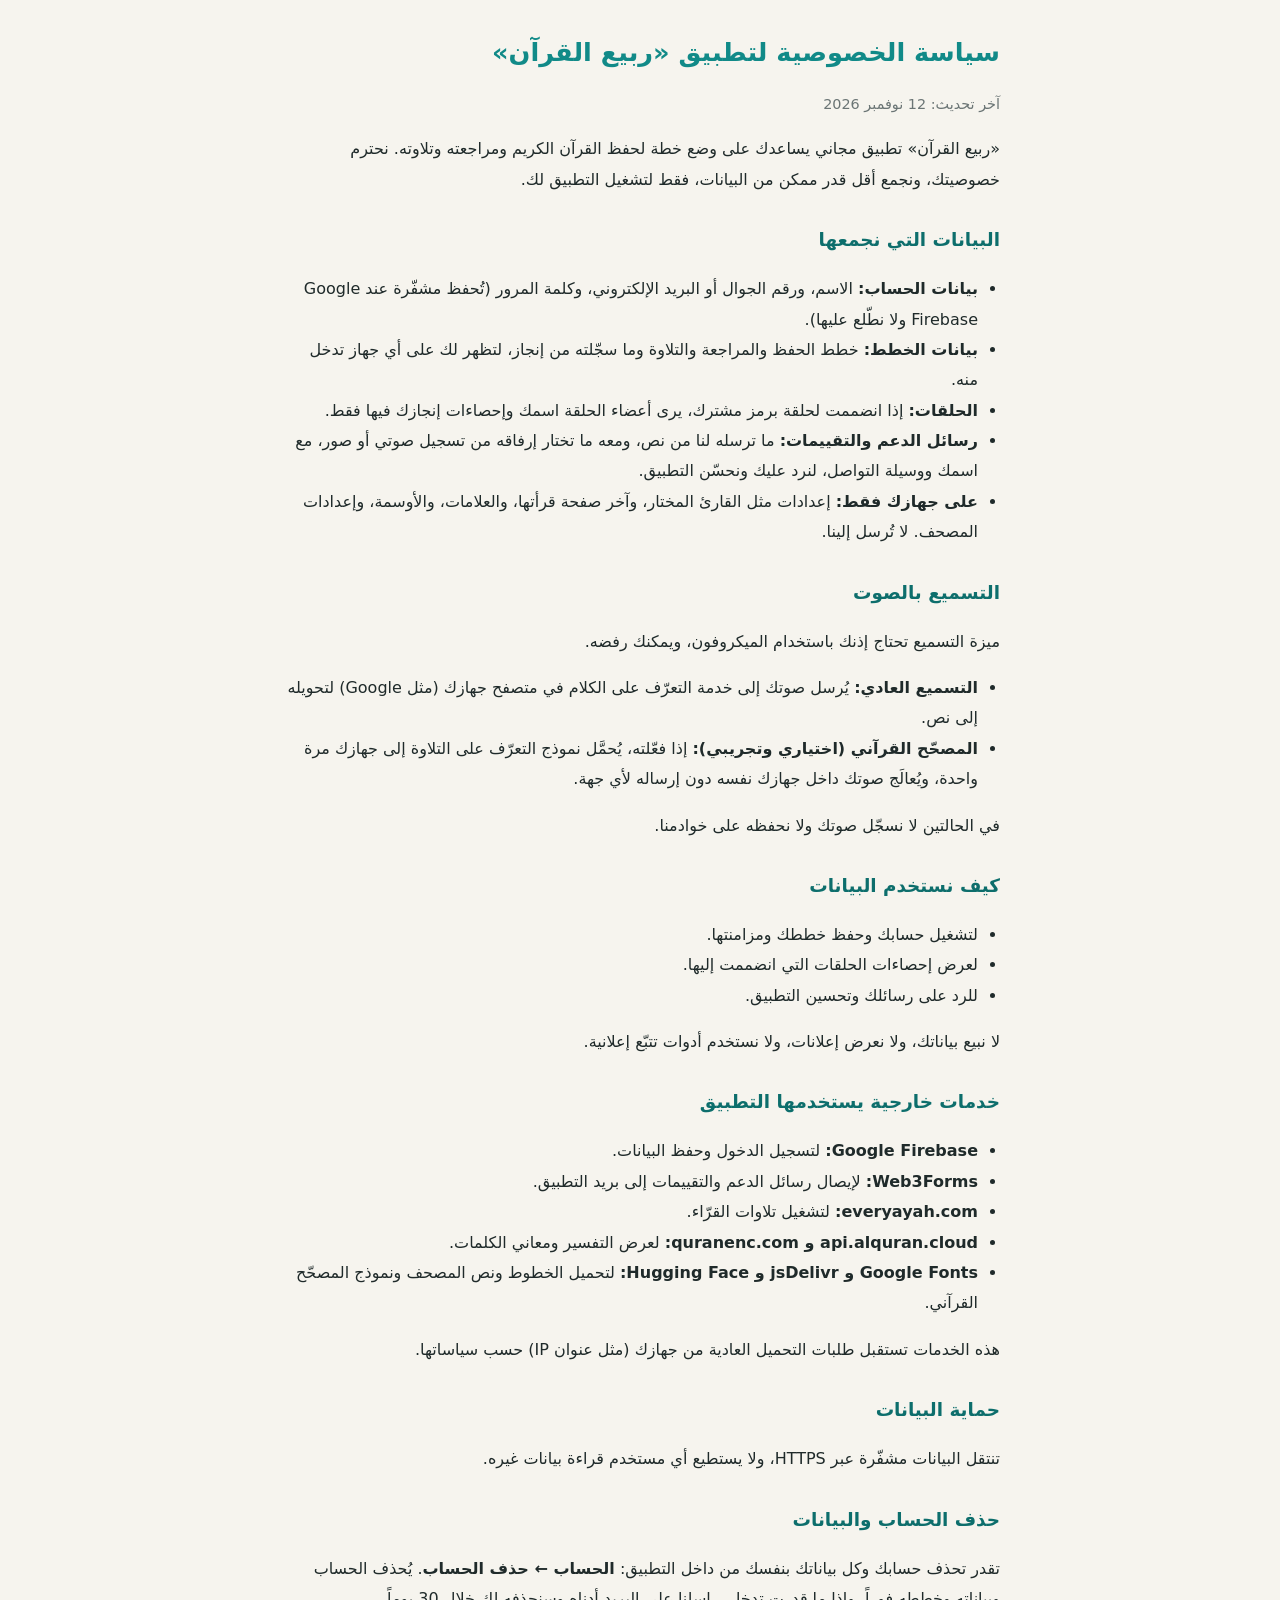
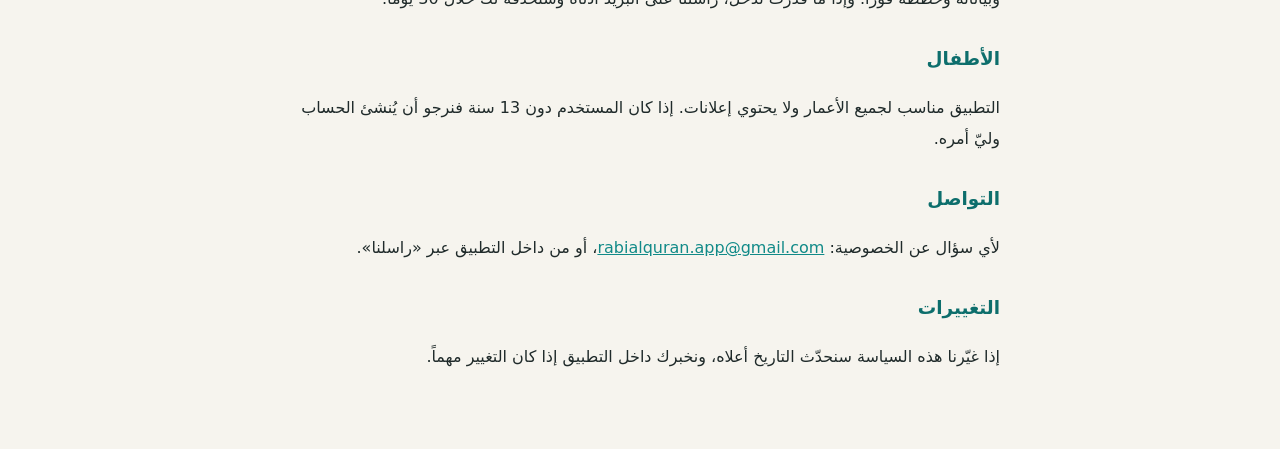
==== privacy.html @ 67fe5747 "Add privacy policy page with app contact email Co-Authored-By: Claude Opus 5.5 <noreply@anthropic.co" ====
<!DOCTYPE html>
<html lang="ar" dir="rtl">
<head>
<meta charset="utf-8">
<meta name="viewport" content="width=device-width,initial-scale=1">
<title>سياسة الخصوصية - ربيع القرآن</title>
<link rel="icon" href="icon-192.png">
<style>
body{font-family:system-ui,-apple-system,"Segoe UI",Tahoma,sans-serif;background:#F6F4EE;color:#1f2a2a;margin:0;line-height:1.9}
main{max-width:720px;margin:0 auto;padding:28px 20px 60px}
h1{color:#118A88;font-size:1.6rem;margin:0 0 4px}
h2{color:#0d6e6c;font-size:1.15rem;margin:28px 0 6px}
.muted{color:#6b7575;font-size:.9rem}
ul{padding-inline-start:22px}
a{color:#118A88}
</style>
</head>
<body>
<main>
<h1>سياسة الخصوصية لتطبيق «ربيع القرآن»</h1>
<p class="muted">آخر تحديث: 12 نوفمبر 2026</p>

<p>«ربيع القرآن» تطبيق مجاني يساعدك على وضع خطة لحفظ القرآن الكريم ومراجعته وتلاوته. نحترم خصوصيتك، ونجمع أقل قدر ممكن من البيانات، فقط لتشغيل التطبيق لك.</p>

<h2>البيانات التي نجمعها</h2>
<ul>
<li><b>بيانات الحساب:</b> الاسم، ورقم الجوال أو البريد الإلكتروني، وكلمة المرور (تُحفظ مشفّرة عند Google Firebase ولا نطّلع عليها).</li>
<li><b>بيانات الخطط:</b> خطط الحفظ والمراجعة والتلاوة وما سجّلته من إنجاز، لتظهر لك على أي جهاز تدخل منه.</li>
<li><b>الحلقات:</b> إذا انضممت لحلقة برمز مشترك، يرى أعضاء الحلقة اسمك وإحصاءات إنجازك فيها فقط.</li>
<li><b>رسائل الدعم والتقييمات:</b> ما ترسله لنا من نص، ومعه ما تختار إرفاقه من تسجيل صوتي أو صور، مع اسمك ووسيلة التواصل، لنرد عليك ونحسّن التطبيق.</li>
<li><b>على جهازك فقط:</b> إعدادات مثل القارئ المختار، وآخر صفحة قرأتها، والعلامات، والأوسمة، وإعدادات المصحف. لا تُرسل إلينا.</li>
</ul>

<h2>التسميع بالصوت</h2>
<p>ميزة التسميع تحتاج إذنك باستخدام الميكروفون، ويمكنك رفضه.</p>
<ul>
<li><b>التسميع العادي:</b> يُرسل صوتك إلى خدمة التعرّف على الكلام في متصفح جهازك (مثل Google) لتحويله إلى نص.</li>
<li><b>المصحّح القرآني (اختياري وتجريبي):</b> إذا فعّلته، يُحمَّل نموذج التعرّف على التلاوة إلى جهازك مرة واحدة، ويُعالَج صوتك داخل جهازك نفسه دون إرساله لأي جهة.</li>
</ul>
<p>في الحالتين لا نسجّل صوتك ولا نحفظه على خوادمنا.</p>

<h2>كيف نستخدم البيانات</h2>
<ul>
<li>لتشغيل حسابك وحفظ خططك ومزامنتها.</li>
<li>لعرض إحصاءات الحلقات التي انضممت إليها.</li>
<li>للرد على رسائلك وتحسين التطبيق.</li>
</ul>
<p>لا نبيع بياناتك، ولا نعرض إعلانات، ولا نستخدم أدوات تتبّع إعلانية.</p>

<h2>خدمات خارجية يستخدمها التطبيق</h2>
<ul>
<li><b>Google Firebase:</b> لتسجيل الدخول وحفظ البيانات.</li>
<li><b>Web3Forms:</b> لإيصال رسائل الدعم والتقييمات إلى بريد التطبيق.</li>
<li><b>everyayah.com:</b> لتشغيل تلاوات القرّاء.</li>
<li><b>api.alquran.cloud و quranenc.com:</b> لعرض التفسير ومعاني الكلمات.</li>
<li><b>Google Fonts و jsDelivr و Hugging Face:</b> لتحميل الخطوط ونص المصحف ونموذج المصحّح القرآني.</li>
</ul>
<p>هذه الخدمات تستقبل طلبات التحميل العادية من جهازك (مثل عنوان IP) حسب سياساتها.</p>

<h2>حماية البيانات</h2>
<p>تنتقل البيانات مشفّرة عبر HTTPS، ولا يستطيع أي مستخدم قراءة بيانات غيره.</p>

<h2>حذف الحساب والبيانات</h2>
<p>تقدر تحذف حسابك وكل بياناتك بنفسك من داخل التطبيق: <b>الحساب ← حذف الحساب</b>. يُحذف الحساب وبياناته وخططه فوراً. وإذا ما قدرت تدخل، راسلنا على البريد أدناه وسنحذفه لك خلال 30 يوماً.</p>

<h2>الأطفال</h2>
<p>التطبيق مناسب لجميع الأعمار ولا يحتوي إعلانات. إذا كان المستخدم دون 13 سنة فنرجو أن يُنشئ الحساب وليّ أمره.</p>

<h2>التواصل</h2>
<p>لأي سؤال عن الخصوصية: <a href="mailto:rabialquran.app@gmail.com">rabialquran.app@gmail.com</a>، أو من داخل التطبيق عبر «راسلنا».</p>

<h2>التغييرات</h2>
<p>إذا غيّرنا هذه السياسة سنحدّث التاريخ أعلاه، ونخبرك داخل التطبيق إذا كان التغيير مهماً.</p>
</main>
</body>
</html>
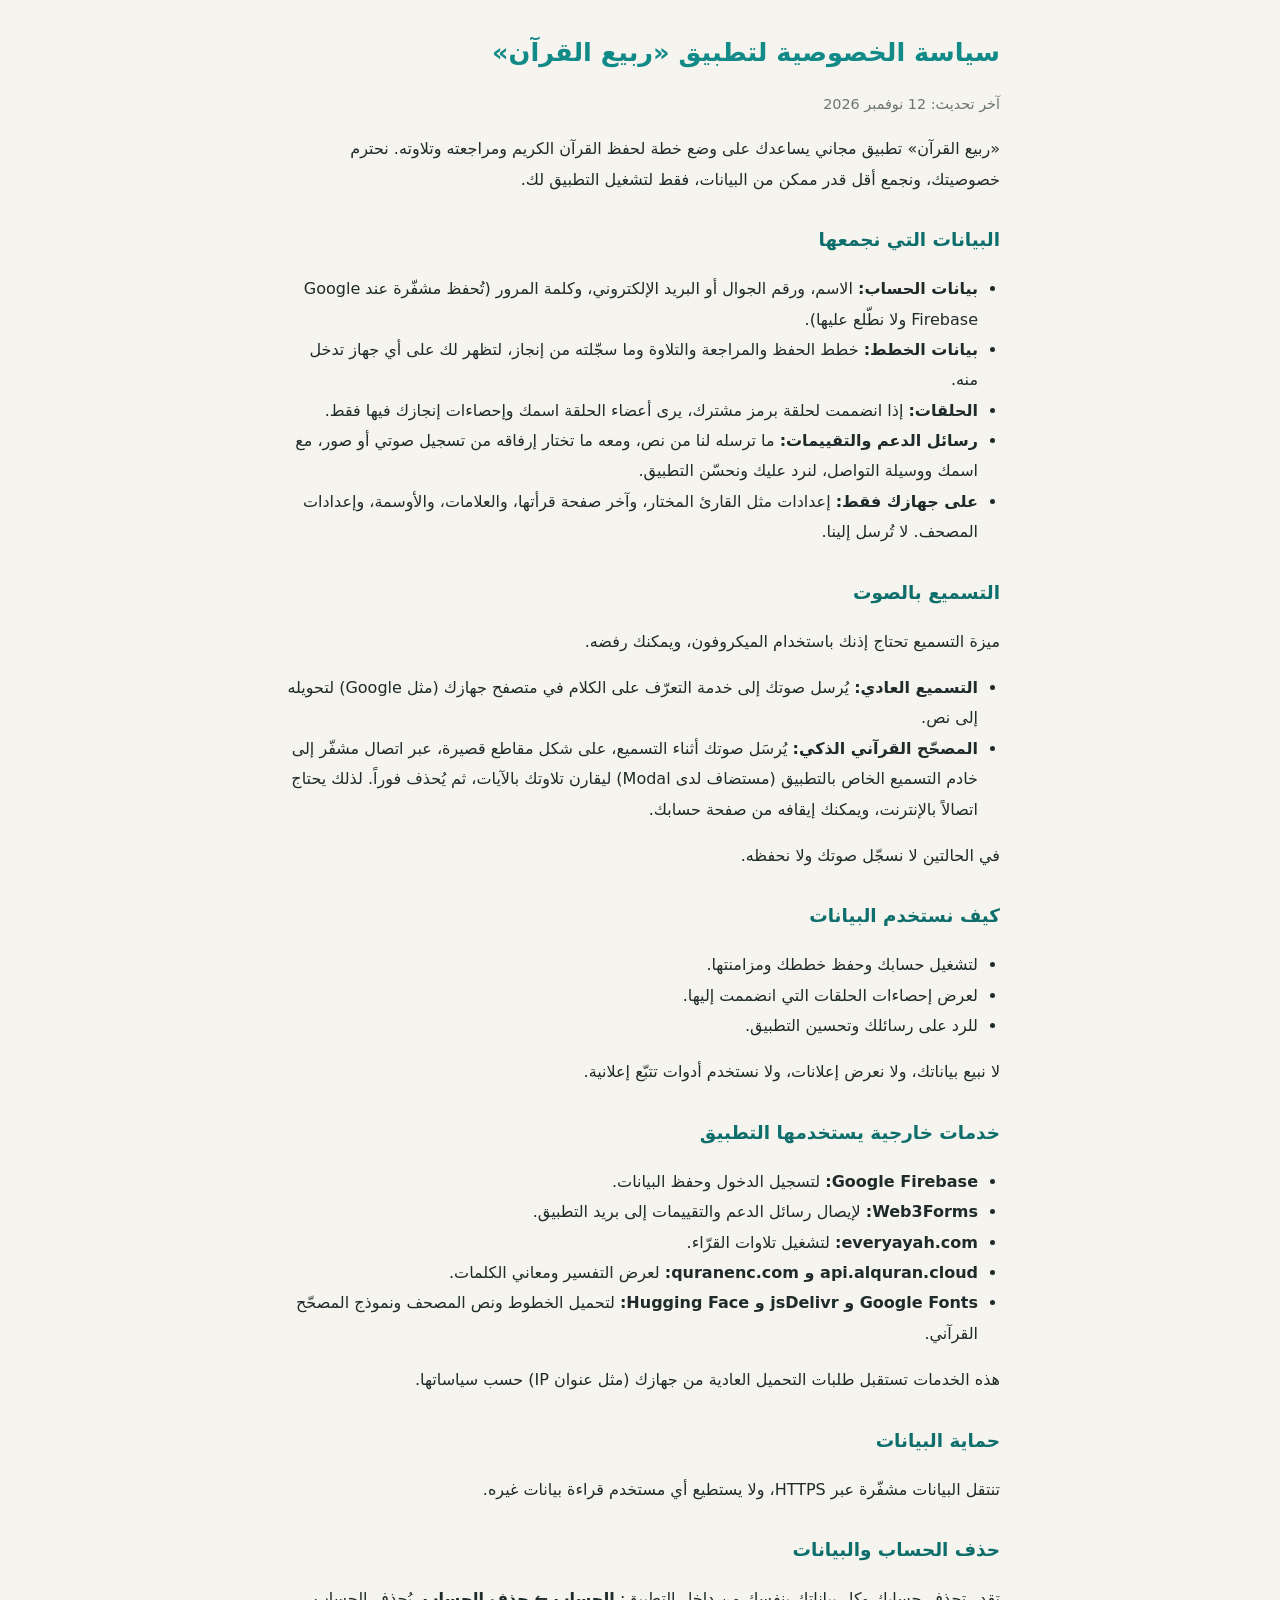
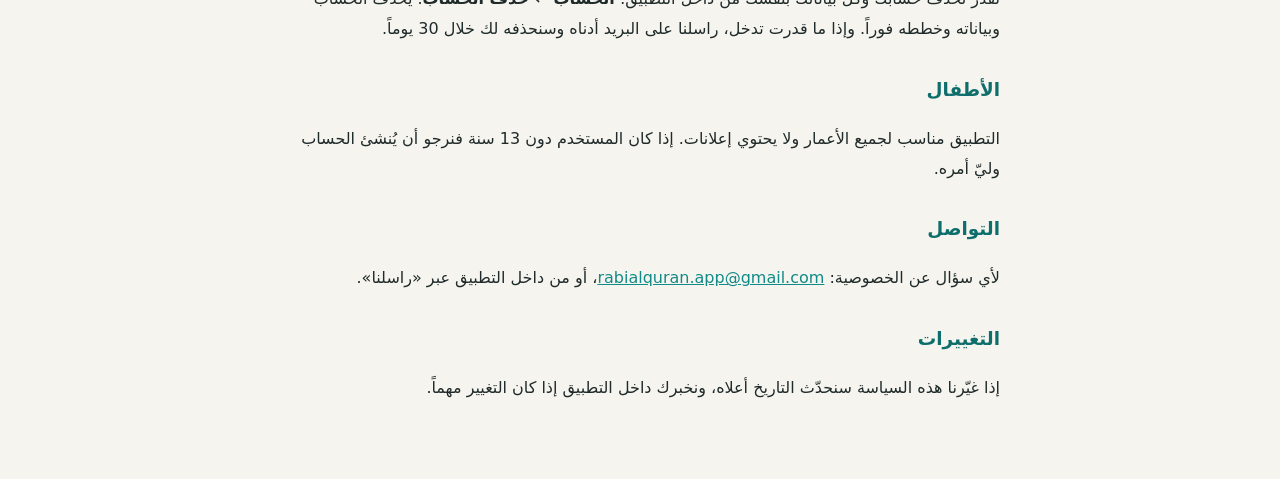
==== commit d8dd0ec1: "Recitation checker runs on the recitation server for every phone (v2.12.39) - Every phone sends ~0.5" ====
--- a/privacy.html
+++ b/privacy.html
@@ -35,9 +35,9 @@
 <p>ميزة التسميع تحتاج إذنك باستخدام الميكروفون، ويمكنك رفضه.</p>
 <ul>
 <li><b>التسميع العادي:</b> يُرسل صوتك إلى خدمة التعرّف على الكلام في متصفح جهازك (مثل Google) لتحويله إلى نص.</li>
-<li><b>المصحّح القرآني (اختياري وتجريبي):</b> إذا فعّلته، يُحمَّل نموذج التعرّف على التلاوة إلى جهازك مرة واحدة، ويُعالَج صوتك داخل جهازك نفسه دون إرساله لأي جهة.</li>
+<li><b>المصحّح القرآني الذكي:</b> يُرسَل صوتك أثناء التسميع، على شكل مقاطع قصيرة، عبر اتصال مشفّر إلى خادم التسميع الخاص بالتطبيق (مستضاف لدى Modal) ليقارن تلاوتك بالآيات، ثم يُحذف فوراً. لذلك يحتاج اتصالاً بالإنترنت، ويمكنك إيقافه من صفحة حسابك.</li>
 </ul>
-<p>في الحالتين لا نسجّل صوتك ولا نحفظه على خوادمنا.</p>
+<p>في الحالتين لا نسجّل صوتك ولا نحفظه.</p>
 
 <h2>كيف نستخدم البيانات</h2>
 <ul>
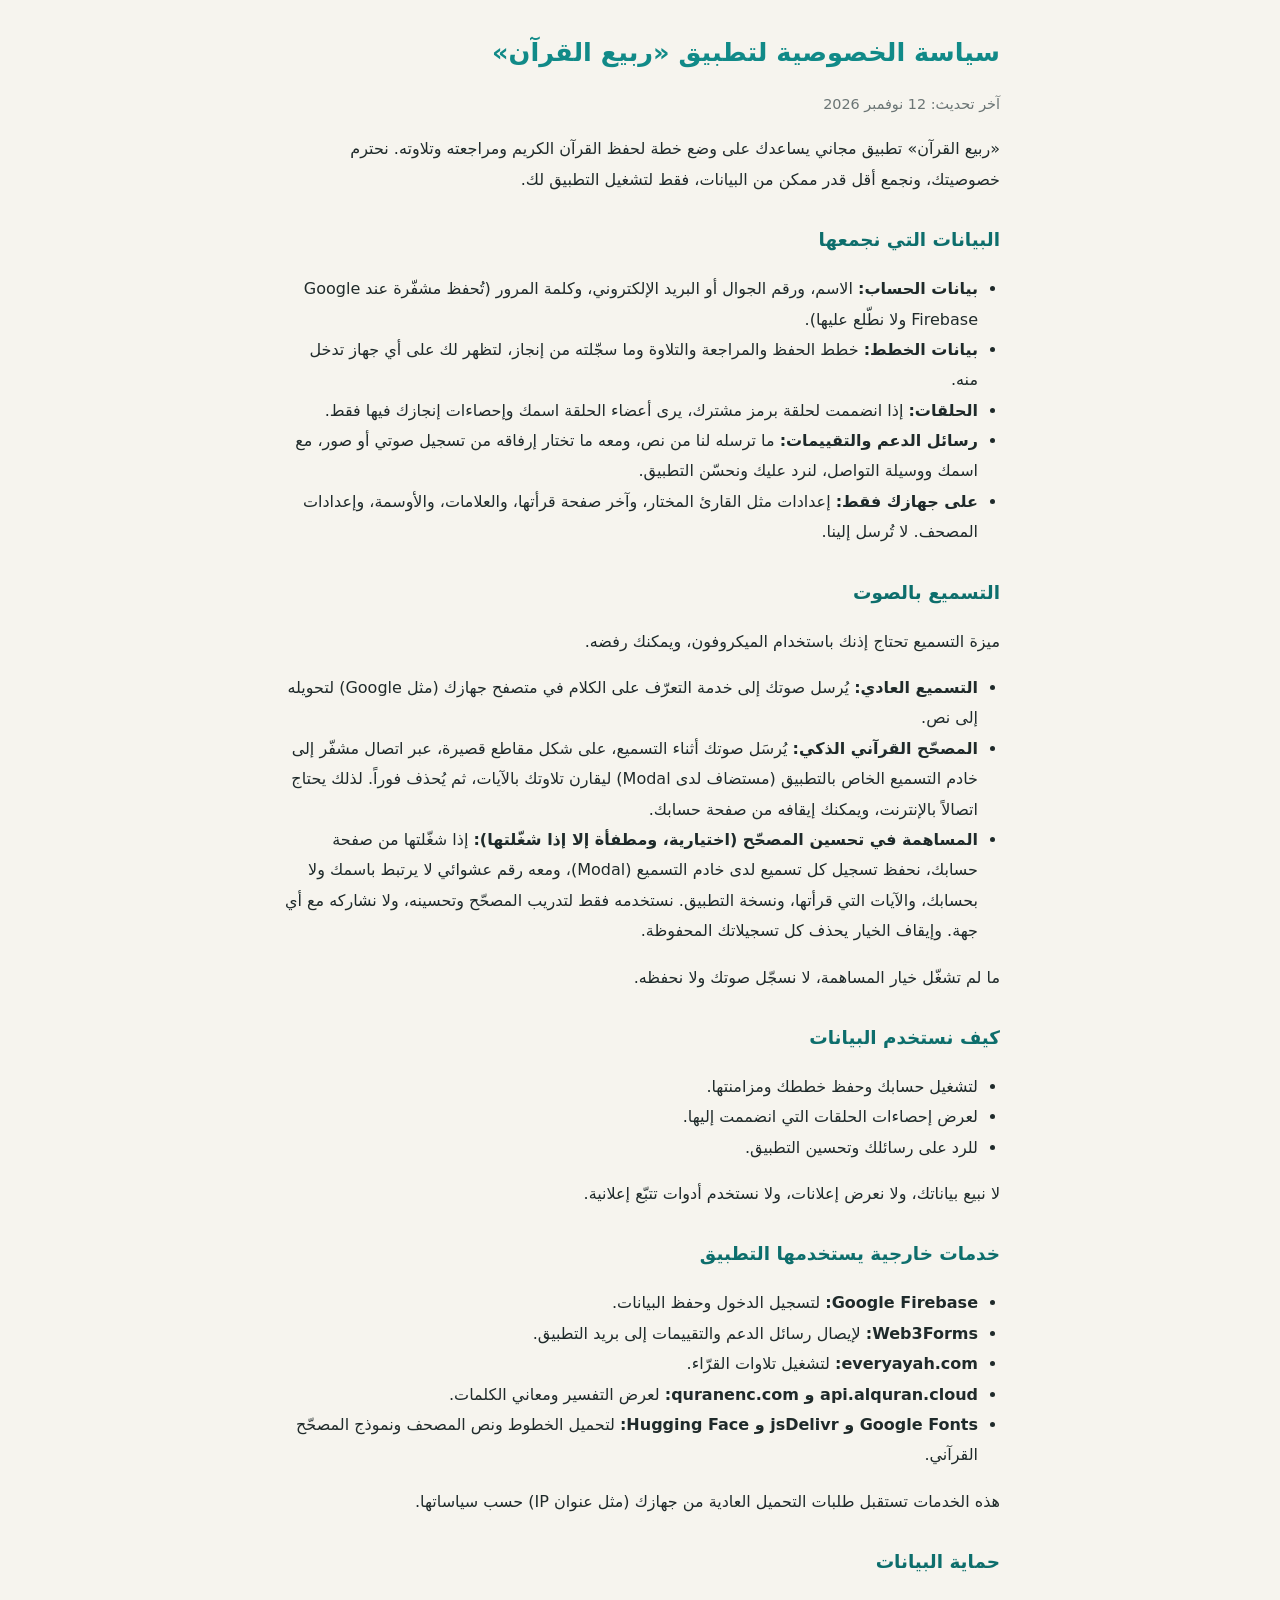
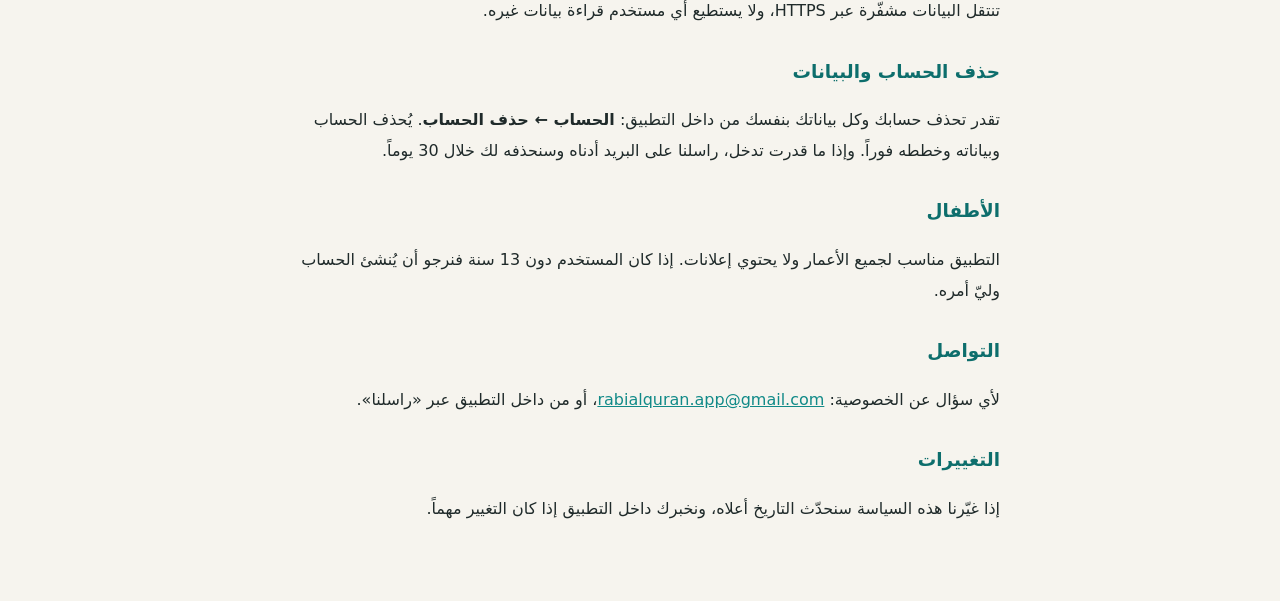
==== commit 3cae3675: "Opt-in 'help improve the checker': keep recitations with a random id, delete them all when turned of" ====
--- a/privacy.html
+++ b/privacy.html
@@ -36,8 +36,9 @@
 <ul>
 <li><b>التسميع العادي:</b> يُرسل صوتك إلى خدمة التعرّف على الكلام في متصفح جهازك (مثل Google) لتحويله إلى نص.</li>
 <li><b>المصحّح القرآني الذكي:</b> يُرسَل صوتك أثناء التسميع، على شكل مقاطع قصيرة، عبر اتصال مشفّر إلى خادم التسميع الخاص بالتطبيق (مستضاف لدى Modal) ليقارن تلاوتك بالآيات، ثم يُحذف فوراً. لذلك يحتاج اتصالاً بالإنترنت، ويمكنك إيقافه من صفحة حسابك.</li>
+<li><b>المساهمة في تحسين المصحّح (اختيارية، ومطفأة إلا إذا شغّلتها):</b> إذا شغّلتها من صفحة حسابك، نحفظ تسجيل كل تسميع لدى خادم التسميع (Modal)، ومعه رقم عشوائي لا يرتبط باسمك ولا بحسابك، والآيات التي قرأتها، ونسخة التطبيق. نستخدمه فقط لتدريب المصحّح وتحسينه، ولا نشاركه مع أي جهة. وإيقاف الخيار يحذف كل تسجيلاتك المحفوظة.</li>
 </ul>
-<p>في الحالتين لا نسجّل صوتك ولا نحفظه.</p>
+<p>ما لم تشغّل خيار المساهمة، لا نسجّل صوتك ولا نحفظه.</p>
 
 <h2>كيف نستخدم البيانات</h2>
 <ul>
